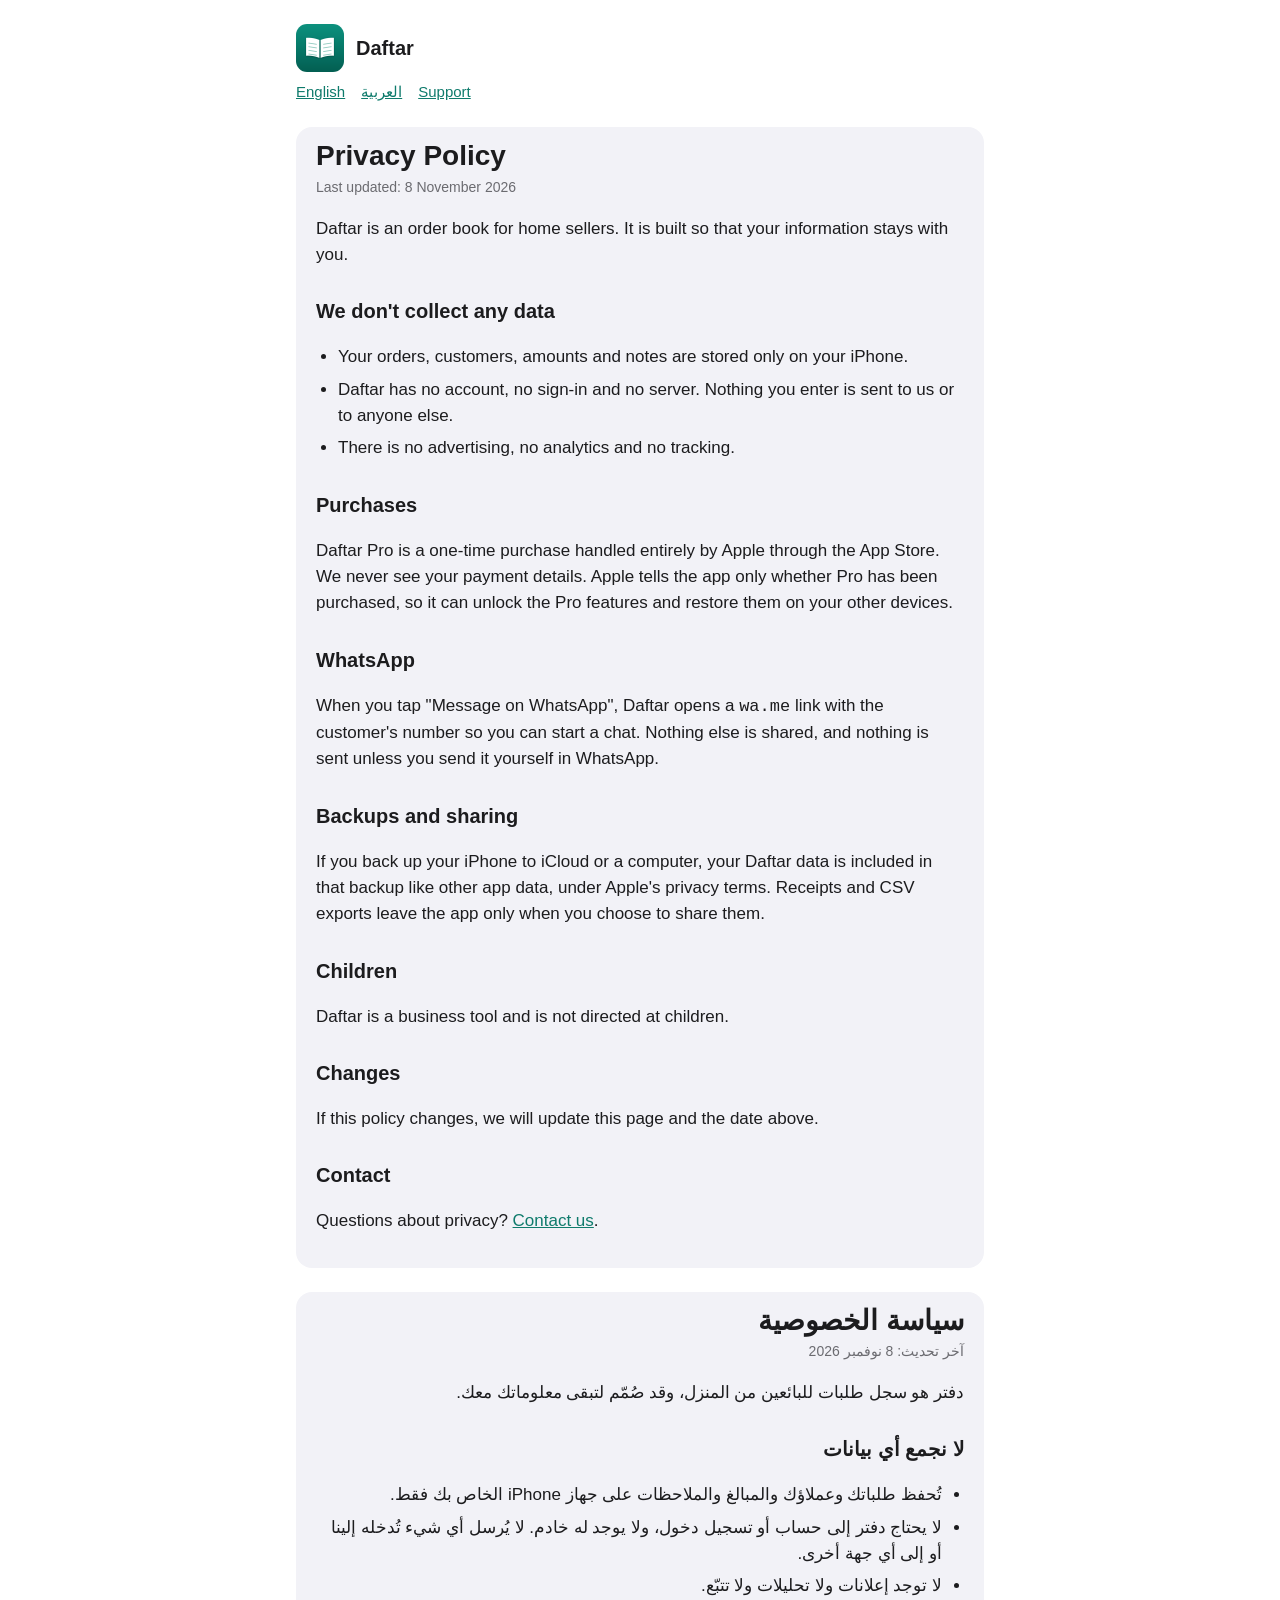
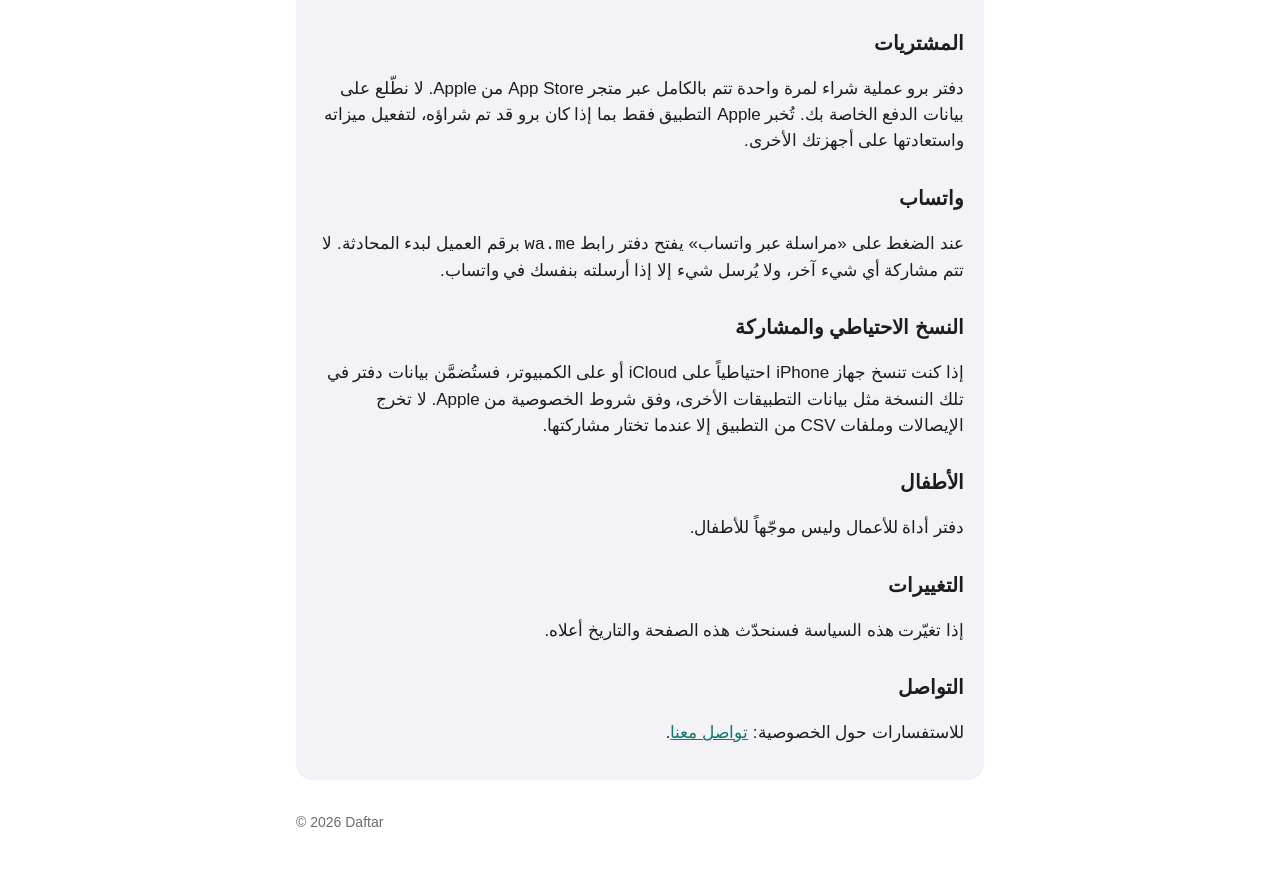
==== privacy.html @ 436f1809 "Daftar privacy policy and support pages (English + Arabic) Contact links point to the repo's Issues " ====
<!doctype html>
<html lang="en">
<head>
  <meta charset="utf-8">
  <meta name="viewport" content="width=device-width, initial-scale=1">
  <title>Daftar Privacy Policy</title>
  <meta name="description" content="Daftar keeps your orders and customers on your iPhone. It collects no data.">
  <link rel="stylesheet" href="style.css">
  <link rel="icon" href="icon.png">
</head>
<body>
<main>
  <header><img src="icon.png" alt=""><a href="index.html">Daftar</a></header>
  <nav><a href="#en">English</a><a href="#ar" lang="ar">العربية</a><a href="support.html">Support</a></nav>

  <section class="lang" id="en" lang="en" dir="ltr">
    <h1>Privacy Policy</h1>
    <p class="updated">Last updated: 8 November 2026</p>
    <p>Daftar is an order book for home sellers. It is built so that your information stays with you.</p>

    <h2>We don't collect any data</h2>
    <ul>
      <li>Your orders, customers, amounts and notes are stored only on your iPhone.</li>
      <li>Daftar has no account, no sign-in and no server. Nothing you enter is sent to us or to anyone else.</li>
      <li>There is no advertising, no analytics and no tracking.</li>
    </ul>

    <h2>Purchases</h2>
    <p>Daftar Pro is a one-time purchase handled entirely by Apple through the App Store. We never see your payment details. Apple tells the app only whether Pro has been purchased, so it can unlock the Pro features and restore them on your other devices.</p>

    <h2>WhatsApp</h2>
    <p>When you tap "Message on WhatsApp", Daftar opens a <code>wa.me</code> link with the customer's number so you can start a chat. Nothing else is shared, and nothing is sent unless you send it yourself in WhatsApp.</p>

    <h2>Backups and sharing</h2>
    <p>If you back up your iPhone to iCloud or a computer, your Daftar data is included in that backup like other app data, under Apple's privacy terms. Receipts and CSV exports leave the app only when you choose to share them.</p>

    <h2>Children</h2>
    <p>Daftar is a business tool and is not directed at children.</p>

    <h2>Changes</h2>
    <p>If this policy changes, we will update this page and the date above.</p>

    <h2>Contact</h2>
    <p>Questions about privacy? <a href="https://github.com/junaidulqayyumqureshi/daftar-site/issues">Contact us</a>.</p>
  </section>

  <section class="lang" id="ar" lang="ar" dir="rtl">
    <h1>سياسة الخصوصية</h1>
    <p class="updated">آخر تحديث: 8 نوفمبر 2026</p>
    <p>دفتر هو سجل طلبات للبائعين من المنزل، وقد صُمّم لتبقى معلوماتك معك.</p>

    <h2>لا نجمع أي بيانات</h2>
    <ul>
      <li>تُحفظ طلباتك وعملاؤك والمبالغ والملاحظات على جهاز iPhone الخاص بك فقط.</li>
      <li>لا يحتاج دفتر إلى حساب أو تسجيل دخول، ولا يوجد له خادم. لا يُرسل أي شيء تُدخله إلينا أو إلى أي جهة أخرى.</li>
      <li>لا توجد إعلانات ولا تحليلات ولا تتبّع.</li>
    </ul>

    <h2>المشتريات</h2>
    <p>دفتر برو عملية شراء لمرة واحدة تتم بالكامل عبر متجر App Store من Apple. لا نطّلع على بيانات الدفع الخاصة بك. تُخبر Apple التطبيق فقط بما إذا كان برو قد تم شراؤه، لتفعيل ميزاته واستعادتها على أجهزتك الأخرى.</p>

    <h2>واتساب</h2>
    <p>عند الضغط على «مراسلة عبر واتساب» يفتح دفتر رابط <code>wa.me</code> برقم العميل لبدء المحادثة. لا تتم مشاركة أي شيء آخر، ولا يُرسل شيء إلا إذا أرسلته بنفسك في واتساب.</p>

    <h2>النسخ الاحتياطي والمشاركة</h2>
    <p>إذا كنت تنسخ جهاز iPhone احتياطياً على iCloud أو على الكمبيوتر، فستُضمَّن بيانات دفتر في تلك النسخة مثل بيانات التطبيقات الأخرى، وفق شروط الخصوصية من Apple. لا تخرج الإيصالات وملفات CSV من التطبيق إلا عندما تختار مشاركتها.</p>

    <h2>الأطفال</h2>
    <p>دفتر أداة للأعمال وليس موجّهاً للأطفال.</p>

    <h2>التغييرات</h2>
    <p>إذا تغيّرت هذه السياسة فسنحدّث هذه الصفحة والتاريخ أعلاه.</p>

    <h2>التواصل</h2>
    <p>للاستفسارات حول الخصوصية: <a href="https://github.com/junaidulqayyumqureshi/daftar-site/issues">تواصل معنا</a>.</p>
  </section>

  <footer>© 2026 Daftar</footer>
</main>
</body>
</html>
---- style.css ----
:root { --accent: #0F7B6C; --text: #1c1c1e; --muted: #6b6b70; --bg: #ffffff; --card: #f2f2f7; color-scheme: light dark; }
@media (prefers-color-scheme: dark) { :root { --accent: #3CC2A9; --text: #f2f2f7; --muted: #a1a1a6; --bg: #000000; --card: #1c1c1e; } }
* { box-sizing: border-box; }
body { margin: 0; background: var(--bg); color: var(--text); font: 17px/1.55 -apple-system, BlinkMacSystemFont, "Segoe UI", "SF Arabic", "Noto Sans Arabic", Tahoma, sans-serif; }
main { max-width: 720px; margin: 0 auto; padding: 24px 16px 48px; }
header { display: flex; align-items: center; gap: 12px; margin-bottom: 8px; }
header img { width: 48px; height: 48px; border-radius: 11px; }
header a { color: inherit; text-decoration: none; font-weight: 700; font-size: 20px; }
nav { display: flex; gap: 16px; flex-wrap: wrap; margin: 4px 0 24px; font-size: 15px; }
a { color: var(--accent); }
h1 { font-size: 28px; line-height: 1.2; margin: 8px 0 4px; }
h2 { font-size: 20px; margin: 28px 0 8px; }
.updated { color: var(--muted); font-size: 14px; margin: 0 0 16px; }
section.lang { background: var(--card); border-radius: 16px; padding: 4px 20px 16px; margin-top: 24px; }
section.lang[dir="rtl"] { text-align: right; }
ul { padding-inline-start: 22px; }
li { margin: 6px 0; }
details { border-top: 1px solid color-mix(in srgb, var(--muted) 30%, transparent); padding: 10px 0; }
summary { font-weight: 600; cursor: pointer; }
footer { color: var(--muted); font-size: 14px; margin-top: 32px; }
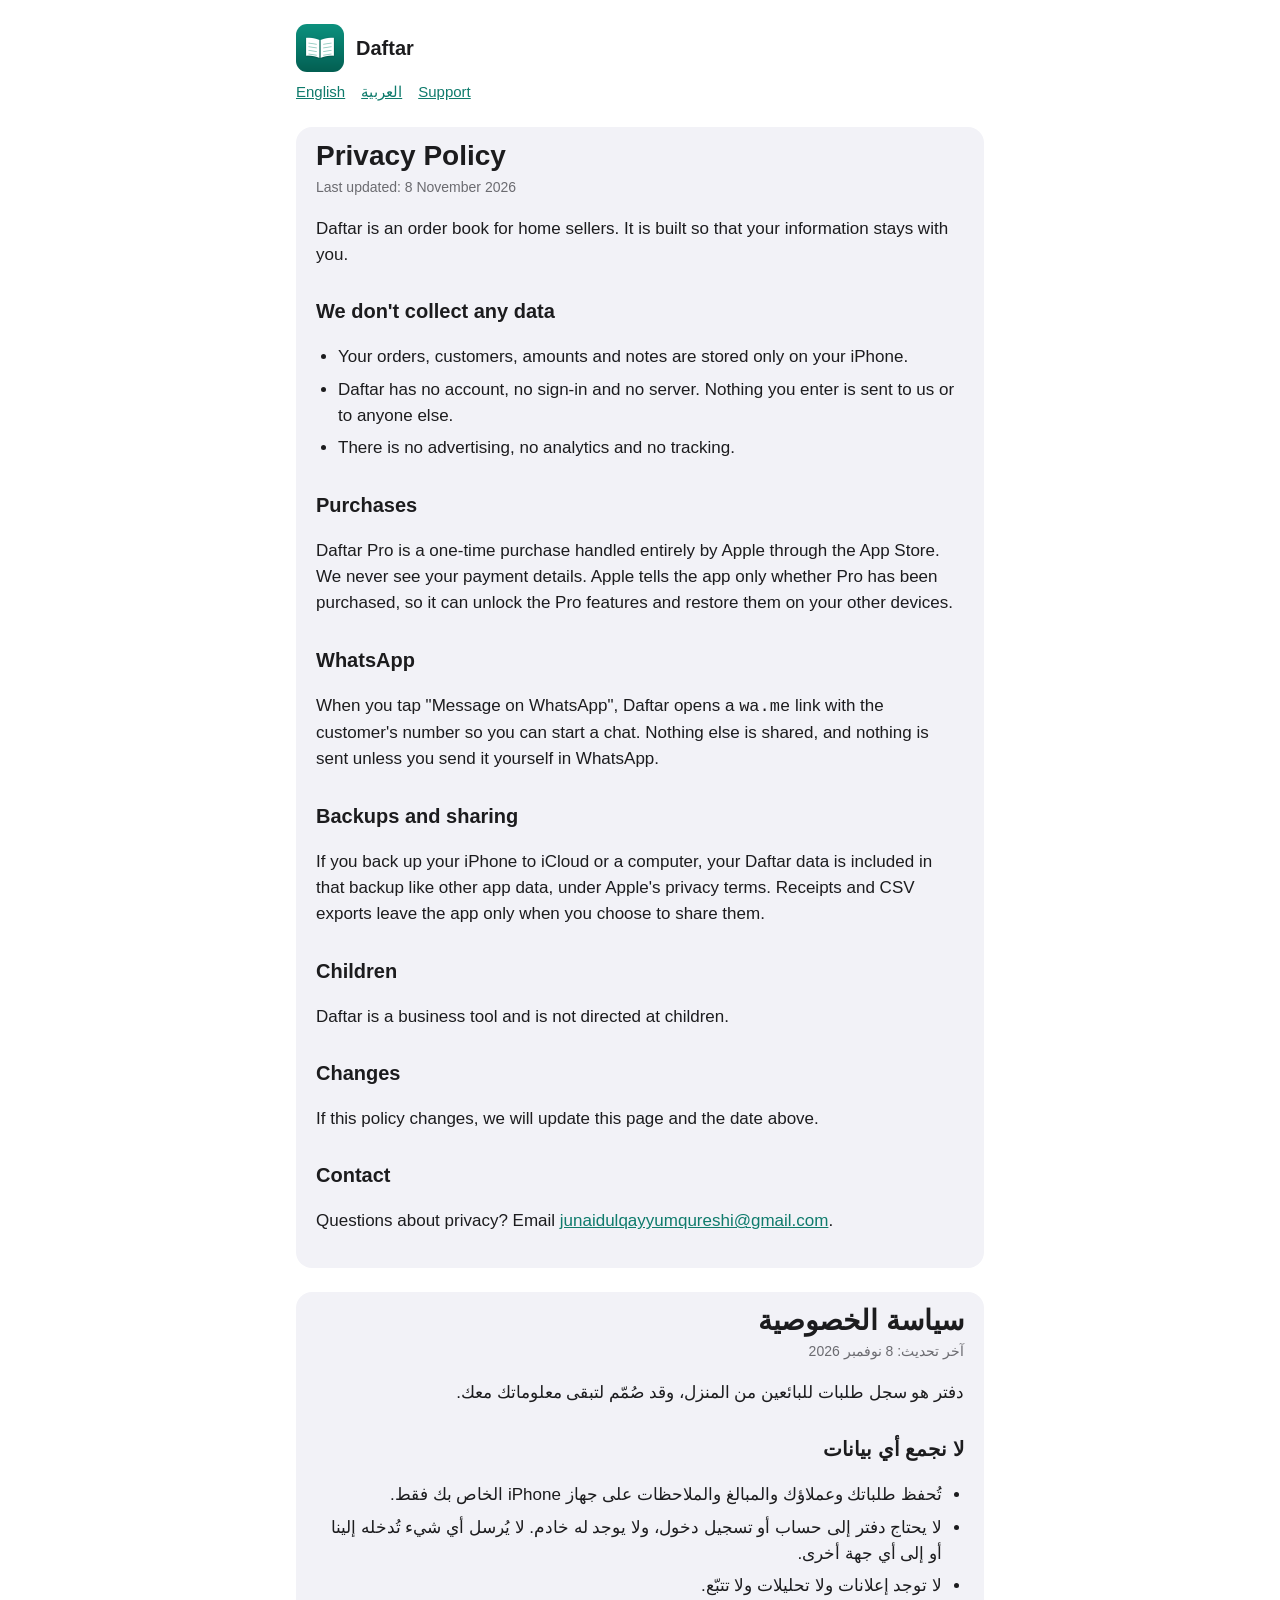
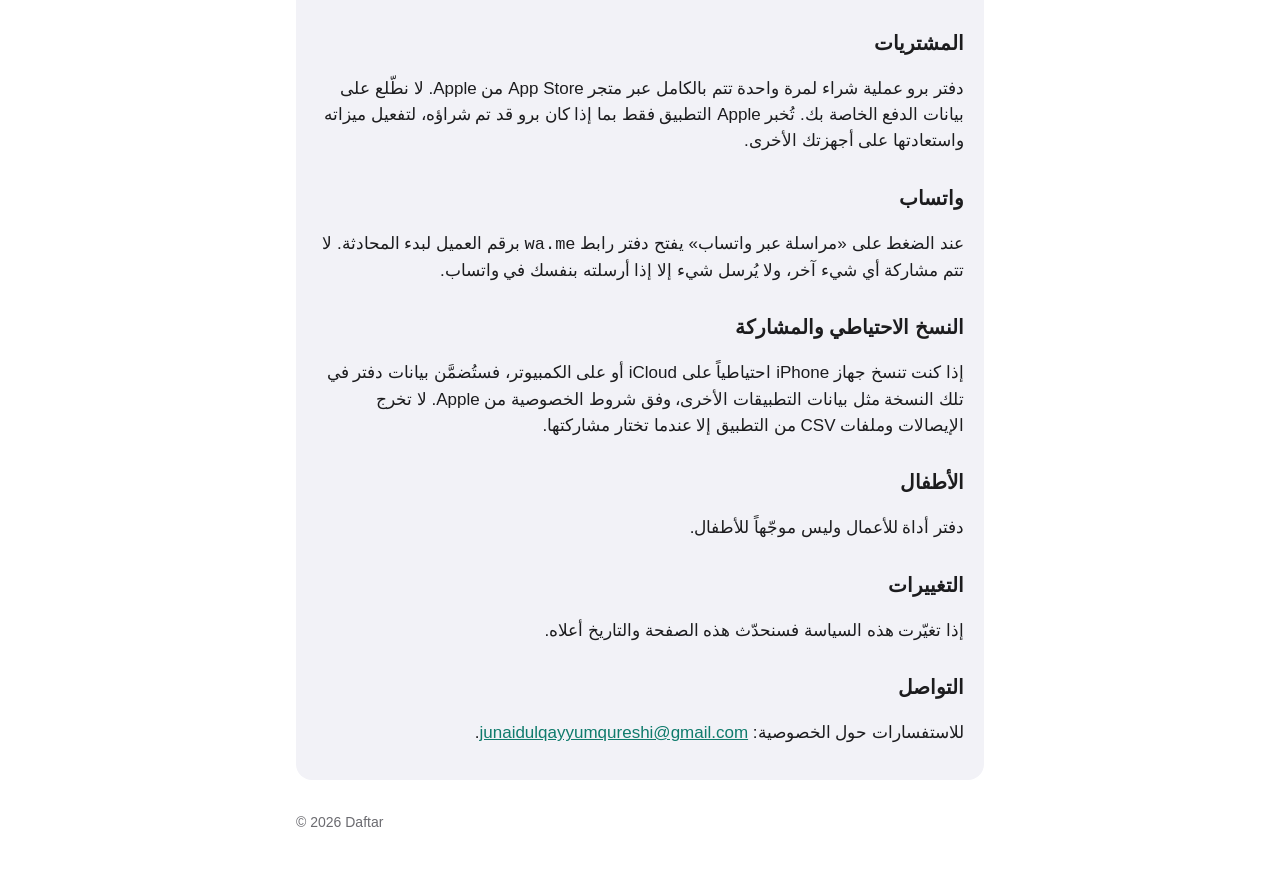
==== commit ff5b3052: "Use contact email on privacy and support pages Co-Authored-By: Claude Opus 5.5 <noreply@anthropic.co" ====
--- a/privacy.html
+++ b/privacy.html
@@ -41,7 +41,7 @@
     <p>If this policy changes, we will update this page and the date above.</p>
 
     <h2>Contact</h2>
-    <p>Questions about privacy? <a href="https://github.com/junaidulqayyumqureshi/daftar-site/issues">Contact us</a>.</p>
+    <p>Questions about privacy? Email <a href="mailto:junaidulqayyumqureshi@gmail.com">junaidulqayyumqureshi@gmail.com</a>.</p>
   </section>
 
   <section class="lang" id="ar" lang="ar" dir="rtl">
@@ -72,7 +72,7 @@
     <p>إذا تغيّرت هذه السياسة فسنحدّث هذه الصفحة والتاريخ أعلاه.</p>
 
     <h2>التواصل</h2>
-    <p>للاستفسارات حول الخصوصية: <a href="https://github.com/junaidulqayyumqureshi/daftar-site/issues">تواصل معنا</a>.</p>
+    <p>للاستفسارات حول الخصوصية: <a href="mailto:junaidulqayyumqureshi@gmail.com" dir="ltr">junaidulqayyumqureshi@gmail.com</a>.</p>
   </section>
 
   <footer>© 2026 Daftar</footer>
